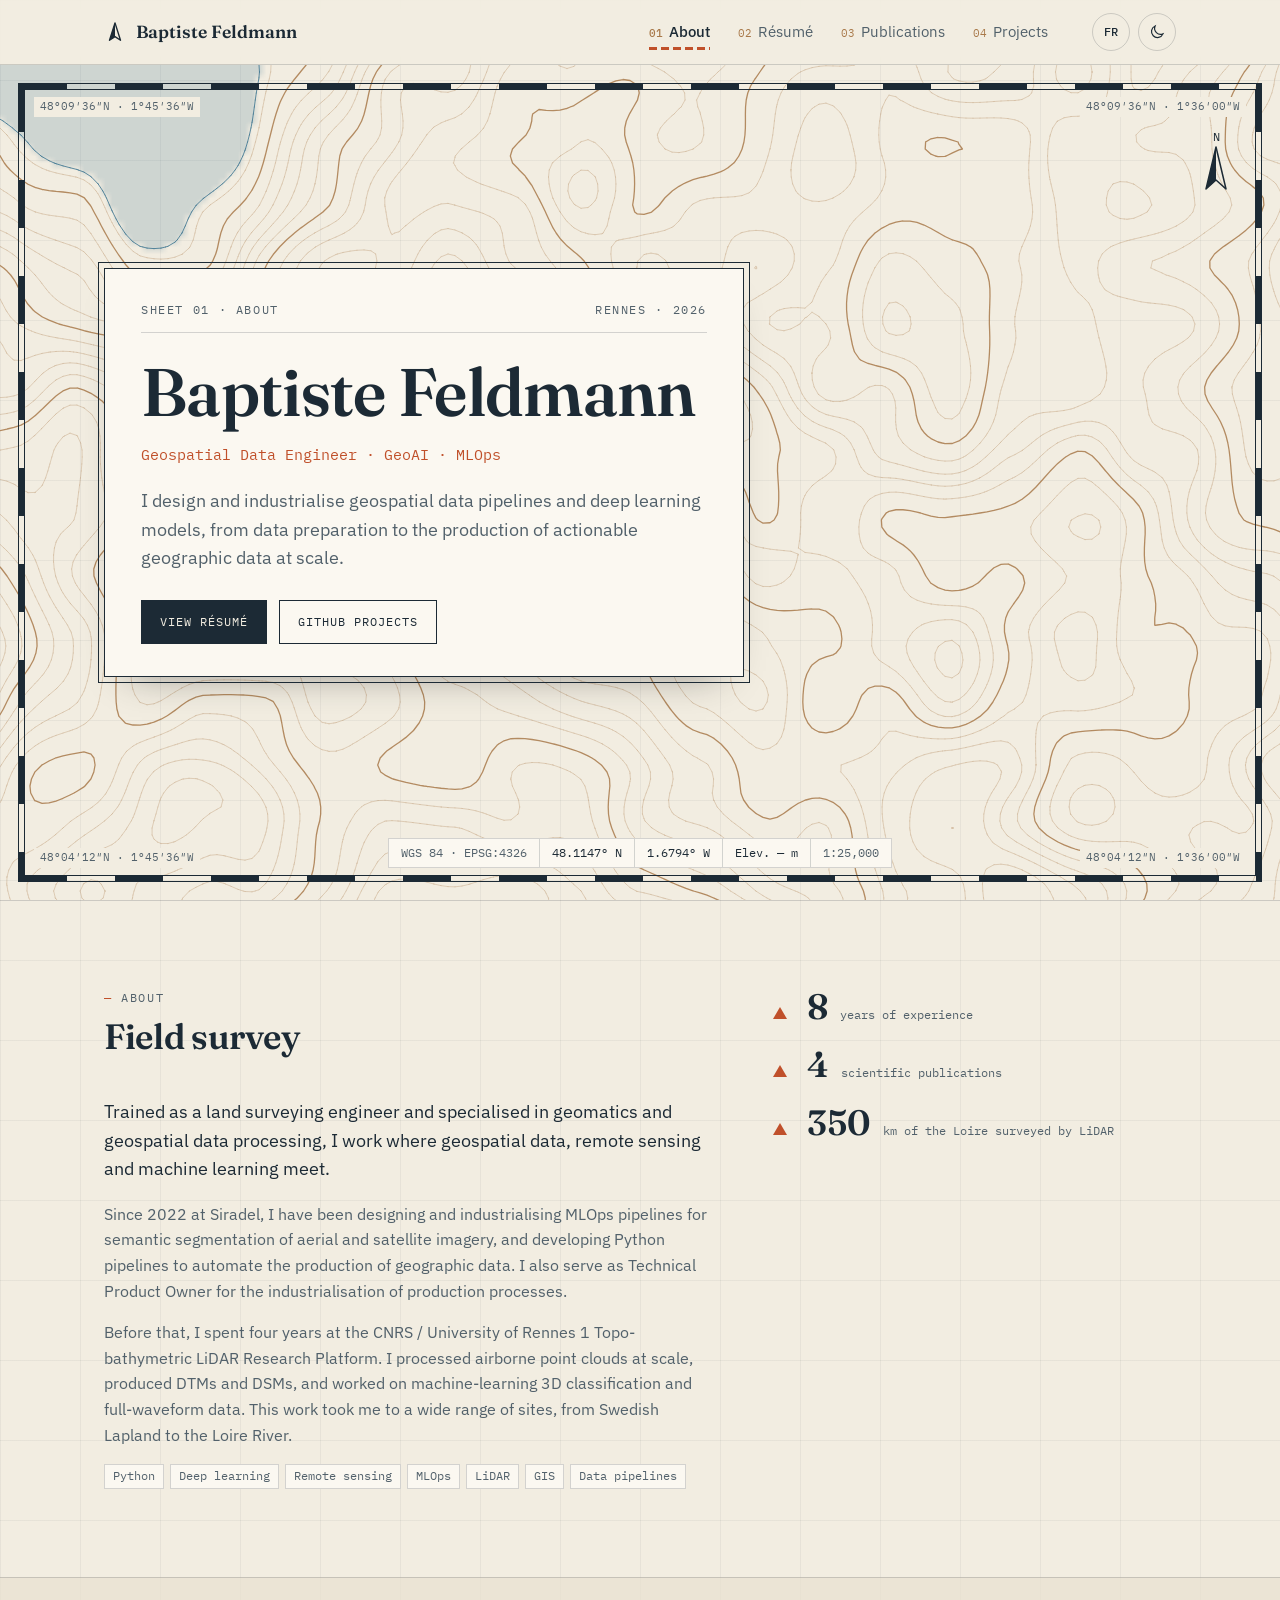
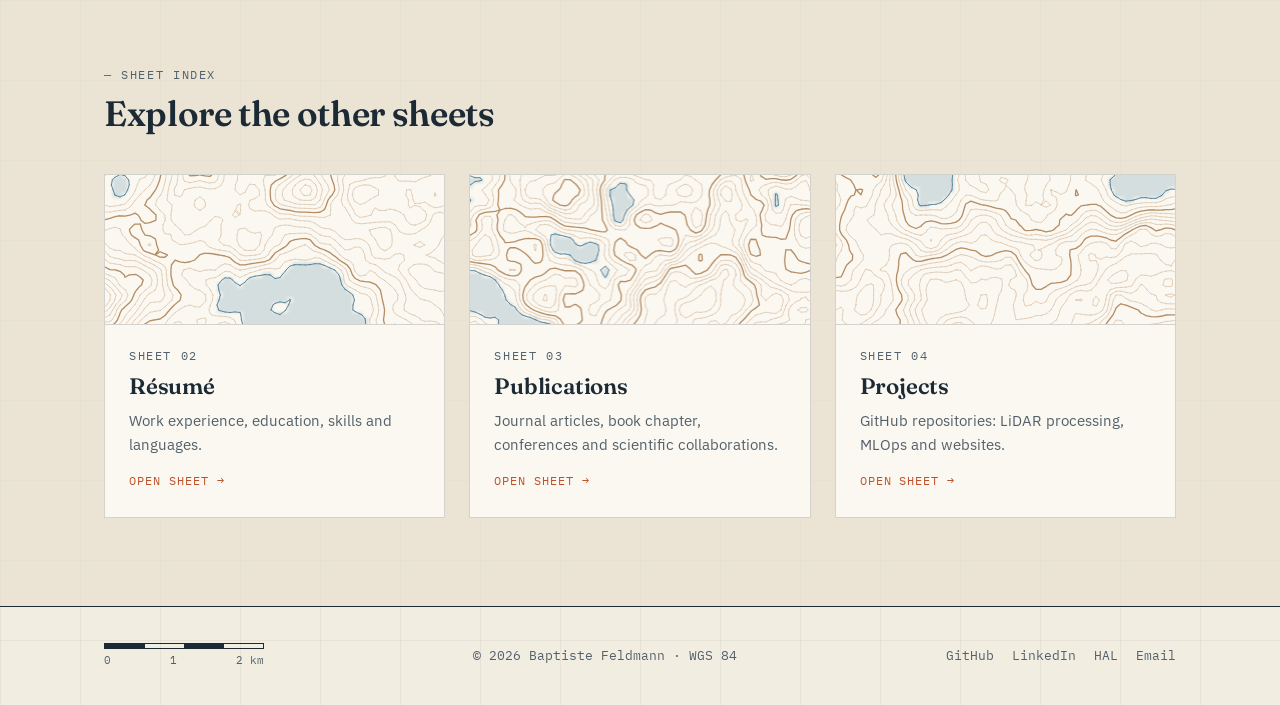
==== en/index.html @ 1d106fc7 "Publie le portfolio bilingue au style cartographique Quatre pages en français et leur version anglai" ====
<!doctype html>
<html lang="en">
<head>
  <meta charset="utf-8">
  <meta name="viewport" content="width=device-width, initial-scale=1">
  <title>Baptiste Feldmann — Geospatial Data Engineer</title>
  <meta name="description" content="Baptiste Feldmann, Geospatial Data Engineer based in Rennes, France: Python data pipelines, remote sensing, deep learning, MLOps and LiDAR.">
  <link rel="alternate" hreflang="fr" href="https://baptistefeldmann.github.io/">
  <link rel="alternate" hreflang="en" href="https://baptistefeldmann.github.io/en/">
  <meta property="og:type" content="website">
  <meta property="og:title" content="Baptiste Feldmann — Geospatial Data Engineer">
  <meta property="og:description" content="Geospatial data pipelines, remote sensing, deep learning and MLOps.">
  <meta property="og:url" content="https://baptistefeldmann.github.io/en/">
  <link rel="icon" href="../assets/favicon.svg" type="image/svg+xml">
  <link rel="preconnect" href="https://fonts.googleapis.com">
  <link rel="preconnect" href="https://fonts.gstatic.com" crossorigin>
  <link rel="stylesheet" href="https://fonts.googleapis.com/css2?family=Fraunces:opsz,wght@9..144,400;9..144,600&family=IBM+Plex+Mono:wght@400;500&family=IBM+Plex+Sans:wght@400;500;600&display=swap">
  <link rel="stylesheet" href="../css/style.css">
  <script>(function(){var t;try{t=localStorage.getItem('theme')}catch(e){}document.documentElement.dataset.theme=t||(matchMedia('(prefers-color-scheme: dark)').matches?'dark':'light')})();</script>
  <script src="../js/main.js" defer></script>
</head>
<body>

  <header class="site-header">
    <div class="container site-header__inner">
      <a class="brand" href="index.html">
        <svg width="22" height="22" viewBox="0 0 24 24" aria-hidden="true"><path d="M12 2 18 21 12 17 6 21Z" fill="none" stroke="currentColor" stroke-width="1.5" stroke-linejoin="round"/><path d="M12 2v15l-6 4Z" fill="currentColor"/></svg>
        Baptiste Feldmann
      </a>
      <nav class="site-nav" aria-label="Main navigation">
        <a href="index.html" aria-current="page"><span>01</span>About</a>
        <a href="cv.html"><span>02</span>Résumé</a>
        <a href="publications.html"><span>03</span>Publications</a>
        <a href="projects.html"><span>04</span>Projects</a>
      </nav>
      <a class="lang-switch" href="../index.html" hreflang="fr" lang="fr" title="Version française">FR</a>
      <button class="theme-toggle" type="button" aria-label="Toggle light and dark theme">
        <svg class="icon-moon" width="18" height="18" viewBox="0 0 24 24" fill="none" stroke="currentColor" stroke-width="1.6"><path d="M20 14.5A8 8 0 0 1 9.5 4a8 8 0 1 0 10.5 10.5Z"/></svg>
        <svg class="icon-sun" width="18" height="18" viewBox="0 0 24 24" fill="none" stroke="currentColor" stroke-width="1.6"><circle cx="12" cy="12" r="4"/><path d="M12 2v2M12 20v2M2 12h2M20 12h2M4.9 4.9l1.4 1.4M17.7 17.7l1.4 1.4M4.9 19.1l1.4-1.4M17.7 6.3l1.4-1.4"/></svg>
      </button>
    </div>
  </header>

  <main>
    <section class="hero">
      <canvas class="topo" data-seed="7" data-scale="520" data-levels="24" aria-hidden="true"></canvas>
      <div class="frame" aria-hidden="true"><i></i><i></i><i></i><i></i></div>
      <span class="coord coord--tl" aria-hidden="true">48°09′36″N · 1°45′36″W</span>
      <span class="coord coord--tr" aria-hidden="true">48°09′36″N · 1°36′00″W</span>
      <span class="coord coord--bl" aria-hidden="true">48°04′12″N · 1°45′36″W</span>
      <span class="coord coord--br" aria-hidden="true">48°04′12″N · 1°36′00″W</span>

      <svg class="north" width="40" height="64" viewBox="0 0 40 64" aria-hidden="true">
        <text x="20" y="12" text-anchor="middle" font-family="IBM Plex Mono, monospace" font-size="12" fill="currentColor">N</text>
        <path d="M20 18 30 60 20 51 10 60Z" fill="none" stroke="currentColor" stroke-width="1.5" stroke-linejoin="round"/>
        <path d="M20 18v33l-10 9Z" fill="currentColor"/>
      </svg>

      <div class="container hero__content">
        <div class="cartouche">
          <p class="label"><span>Sheet 01 · About</span><span>Rennes · 2026</span></p>
          <h1>Baptiste Feldmann</h1>
          <p class="hero__role">Geospatial Data Engineer · GeoAI · MLOps</p>
          <p class="hero__lead">I design and industrialise geospatial data pipelines and deep learning models, from data preparation to the production of actionable geographic data at scale.</p>
          <div class="hero__actions">
            <a class="btn btn--primary" href="cv.html">View résumé</a>
            <a class="btn" href="projects.html">GitHub projects</a>
          </div>
        </div>
      </div>

      <div class="statusbar" aria-hidden="true">
        <span class="hide-sm">WGS 84 · EPSG:4326</span>
        <span data-readout="lat">48.1147° N</span>
        <span data-readout="lon">1.6794° W</span>
        <span data-readout="alt">Elev. — m</span>
        <span class="hide-sm">1:25,000</span>
      </div>
    </section>

    <section class="section">
      <div class="container about">
        <div>
          <div class="section__head">
            <span class="label">About</span>
            <h2>Field survey</h2>
          </div>
          <p class="lead">Trained as a land surveying engineer and specialised in geomatics and geospatial data processing, I work where geospatial data, remote sensing and machine learning meet.</p>
          <p class="muted">Since 2022 at Siradel, I have been designing and industrialising MLOps pipelines for semantic segmentation of aerial and satellite imagery, and developing Python pipelines to automate the production of geographic data. I also serve as Technical Product Owner for the industrialisation of production processes.</p>
          <p class="muted">Before that, I spent four years at the CNRS / University of Rennes 1 Topo-bathymetric LiDAR Research Platform. I processed airborne point clouds at scale, produced DTMs and DSMs, and worked on machine-learning 3D classification and full-waveform data. This work took me to a wide range of sites, from Swedish Lapland to the Loire River.</p>
          <ul class="tags" aria-label="Keywords">
            <li class="tag">Python</li>
            <li class="tag">Deep learning</li>
            <li class="tag">Remote sensing</li>
            <li class="tag">MLOps</li>
            <li class="tag">LiDAR</li>
            <li class="tag">GIS</li>
            <li class="tag">Data pipelines</li>
          </ul>
        </div>
        <div class="about__side">
          <ul class="spots" aria-label="Key figures">
            <li class="spot"><strong>8</strong><span>years of experience</span></li>
            <li class="spot"><strong>4</strong><span>scientific publications</span></li>
            <li class="spot"><strong>350</strong><span>km of the Loire surveyed by LiDAR</span></li>
          </ul>
        </div>
      </div>
    </section>

    <section class="section section--tint">
      <div class="container">
        <div class="section__head">
          <span class="label">Sheet index</span>
          <h2>Explore the other sheets</h2>
        </div>
        <div class="sheets">
          <a class="sheet" href="cv.html">
            <canvas class="topo" data-seed="21" data-scale="110" data-cell="5" data-levels="14" aria-hidden="true"></canvas>
            <div class="sheet__body">
              <span class="label">Sheet 02</span>
              <h3>Résumé</h3>
              <p>Work experience, education, skills and languages.</p>
              <span class="sheet__go">Open sheet →</span>
            </div>
          </a>
          <a class="sheet" href="publications.html">
            <canvas class="topo" data-seed="58" data-scale="110" data-cell="5" data-levels="14" aria-hidden="true"></canvas>
            <div class="sheet__body">
              <span class="label">Sheet 03</span>
              <h3>Publications</h3>
              <p>Journal articles, book chapter, conferences and scientific collaborations.</p>
              <span class="sheet__go">Open sheet →</span>
            </div>
          </a>
          <a class="sheet" href="projects.html">
            <canvas class="topo" data-seed="93" data-scale="110" data-cell="5" data-levels="14" aria-hidden="true"></canvas>
            <div class="sheet__body">
              <span class="label">Sheet 04</span>
              <h3>Projects</h3>
              <p>GitHub repositories: LiDAR processing, MLOps and websites.</p>
              <span class="sheet__go">Open sheet →</span>
            </div>
          </a>
        </div>
      </div>
    </section>
  </main>

  <footer class="site-footer">
    <div class="container site-footer__inner">
      <div class="scalebar" aria-hidden="true">
        <div class="scalebar__bar"><span></span><span></span><span></span><span></span></div>
        <div class="scalebar__labels"><span>0</span><span>1</span><span>2 km</span></div>
      </div>
      <p>© <span data-year>2026</span> Baptiste Feldmann · WGS 84</p>
      <ul class="footer-links">
        <li><a href="https://github.com/baptistefeldmann">GitHub</a></li>
        <li><a href="https://www.linkedin.com/in/baptiste-feldmann-a589b4167">LinkedIn</a></li>
        <li><a href="https://hal.science/search/index/?q=authFullName_t%3A%22Baptiste+Feldmann%22">HAL</a></li>
        <li><a href="mailto:feldmann.baptiste@gmail.com">Email</a></li>
      </ul>
    </div>
  </footer>

</body>
</html>
---- css/style.css ----
/* ==========================================================================
   Portfolio — style cartographique
   ========================================================================== */

/* ---------- Jetons de couleur ---------- */
:root {
  --paper: #f2ede1;
  --paper-2: #e9e2d0;
  --paper-3: #fbf8f1;
  --ink: #1c2a35;
  --ink-soft: #52616b;
  --line: rgba(28, 42, 53, 0.18);
  --grid: rgba(28, 42, 53, 0.055);
  --contour: #a9794a;
  --water: #2d6a88;
  --accent: #c0502a;
  --forest: #5b7a4a;

  --font-title: "Fraunces", Georgia, serif;
  --font-body: "IBM Plex Sans", system-ui, sans-serif;
  --font-mono: "IBM Plex Mono", ui-monospace, monospace;

  --maxw: 1120px;
  --header-h: 64px;
  color-scheme: light;
}

[data-theme="dark"] {
  --paper: #0e1920;
  --paper-2: #13222c;
  --paper-3: #172935;
  --ink: #e3e7df;
  --ink-soft: #9fb0b8;
  --line: rgba(227, 231, 223, 0.16);
  --grid: rgba(227, 231, 223, 0.045);
  --contour: #c99a63;
  --water: #5fb0d4;
  --accent: #ee7a4c;
  --forest: #8fb07a;
  color-scheme: dark;
}

/* ---------- Base ---------- */
*, *::before, *::after { box-sizing: border-box; }
[hidden] { display: none !important; }

html { scroll-behavior: smooth; }

body {
  margin: 0;
  font-family: var(--font-body);
  font-size: 1rem;
  line-height: 1.6;
  color: var(--ink);
  background-color: var(--paper);
  /* graticule */
  background-image:
    linear-gradient(var(--grid) 1px, transparent 1px),
    linear-gradient(90deg, var(--grid) 1px, transparent 1px);
  background-size: 80px 80px;
  -webkit-font-smoothing: antialiased;
}

h1, h2, h3 {
  font-family: var(--font-title);
  font-weight: 600;
  line-height: 1.15;
  margin: 0 0 0.5em;
  letter-spacing: -0.01em;
}

p { margin: 0 0 1em; }
a { color: inherit; }
a:hover { color: var(--accent); }
:focus-visible { outline: 2px solid var(--accent); outline-offset: 3px; }

.mono { font-family: var(--font-mono); }

.container {
  width: 100%;
  max-width: var(--maxw);
  margin: 0 auto;
  padding: 0 24px;
}

.label {
  font-family: var(--font-mono);
  font-size: 0.72rem;
  letter-spacing: 0.14em;
  text-transform: uppercase;
  color: var(--ink-soft);
}

/* ---------- En-tête ---------- */
.site-header {
  position: sticky;
  top: 0;
  z-index: 50;
  background: color-mix(in srgb, var(--paper) 88%, transparent);
  backdrop-filter: blur(8px);
  border-bottom: 1px solid var(--line);
}

.site-header__inner {
  display: flex;
  align-items: center;
  gap: 24px;
  min-height: var(--header-h);
}

.brand {
  display: flex;
  align-items: center;
  gap: 10px;
  text-decoration: none;
  font-family: var(--font-title);
  font-weight: 600;
  font-size: 1.1rem;
}
.brand svg { flex: none; }

.site-nav {
  display: flex;
  gap: 4px;
  margin-left: auto;
}
.lang-switch + .theme-toggle { margin-left: -16px; }

.site-nav a {
  position: relative;
  display: flex;
  align-items: baseline;
  gap: 6px;
  padding: 8px 12px;
  text-decoration: none;
  font-size: 0.92rem;
  color: var(--ink-soft);
  white-space: nowrap;
}
.site-nav a span {
  font-family: var(--font-mono);
  font-size: 0.7rem;
  color: var(--contour);
}
.site-nav a:hover { color: var(--ink); }
.site-nav a[aria-current="page"] { color: var(--ink); font-weight: 500; }
.site-nav a[aria-current="page"]::after {
  content: "";
  position: absolute;
  left: 12px;
  right: 12px;
  bottom: 2px;
  height: 3px;
  background: repeating-linear-gradient(90deg, var(--accent) 0 8px, transparent 8px 12px);
}

.lang-switch,
.theme-toggle {
  display: grid;
  place-items: center;
  width: 38px;
  height: 38px;
  border: 1px solid var(--line);
  border-radius: 50%;
  background: transparent;
  color: var(--ink);
  cursor: pointer;
}
.lang-switch { font-family: var(--font-mono); font-size: 0.72rem; font-weight: 500; letter-spacing: 0.04em; text-decoration: none; }
.lang-switch:hover, .theme-toggle:hover { border-color: var(--ink); color: var(--ink); }
.site-nav + .lang-switch { margin-left: 8px; }
.theme-toggle .icon-sun { display: none; }
[data-theme="dark"] .theme-toggle .icon-sun { display: block; }
[data-theme="dark"] .theme-toggle .icon-moon { display: none; }

/* ---------- Boutons & étiquettes ---------- */
.btn {
  display: inline-flex;
  align-items: center;
  gap: 8px;
  padding: 11px 18px;
  border: 1px solid var(--ink);
  background: transparent;
  color: var(--ink);
  font-family: var(--font-mono);
  font-size: 0.78rem;
  letter-spacing: 0.08em;
  text-transform: uppercase;
  text-decoration: none;
  transition: background 0.15s, color 0.15s, border-color 0.15s;
}
.btn:hover { border-color: var(--accent); color: var(--accent); }
.btn--primary { background: var(--ink); color: var(--paper); }
.btn--primary:hover { background: var(--accent); border-color: var(--accent); color: #fff; }

.tags { display: flex; flex-wrap: wrap; gap: 6px; padding: 0; margin: 0; list-style: none; }
.tag {
  font-family: var(--font-mono);
  font-size: 0.72rem;
  padding: 2px 8px;
  border: 1px solid var(--line);
  color: var(--ink-soft);
  background: var(--paper-3);
}

/* ---------- Cadre de carte (neatline) ---------- */
.frame {
  position: absolute;
  inset: 18px;
  border: 1px solid var(--ink);
  pointer-events: none;
  z-index: 1;
}
.frame::after {
  content: "";
  position: absolute;
  inset: 5px;
  border: 1px solid var(--ink);
}
.frame i { position: absolute; }
.frame i:nth-child(1), .frame i:nth-child(2) {
  left: 0; right: 0; height: 5px;
  background: repeating-linear-gradient(90deg, var(--ink) 0 48px, transparent 48px 96px);
}
.frame i:nth-child(1) { top: 0; }
.frame i:nth-child(2) { bottom: 0; }
.frame i:nth-child(3), .frame i:nth-child(4) {
  top: 0; bottom: 0; width: 5px;
  background: repeating-linear-gradient(180deg, var(--ink) 0 48px, transparent 48px 96px);
}
.frame i:nth-child(3) { left: 0; }
.frame i:nth-child(4) { right: 0; }

/* ---------- Cartouche (bloc titre de carte) ---------- */
.cartouche {
  position: relative;
  background: var(--paper-3);
  border: 1px solid var(--ink);
  outline: 1px solid var(--ink);
  outline-offset: 5px;
  padding: 32px 36px;
  box-shadow: 0 18px 40px -24px rgba(0, 0, 0, 0.45);
}
.cartouche .label {
  display: flex;
  justify-content: space-between;
  gap: 16px;
  padding-bottom: 12px;
  margin-bottom: 20px;
  border-bottom: 1px solid var(--line);
}

/* ---------- Canvas topographique ---------- */
canvas.topo { display: block; width: 100%; height: 100%; }

/* ---------- Hero (page d'accueil) ---------- */
.hero {
  position: relative;
  min-height: calc(100svh - var(--header-h));
  display: flex;
  align-items: center;
  overflow: hidden;
  cursor: crosshair;
  border-bottom: 1px solid var(--line);
}
.hero > canvas.topo { position: absolute; inset: 0; }

.hero__content { position: relative; z-index: 2; padding: 110px 24px 130px; }
.hero .cartouche { max-width: 640px; cursor: auto; }

.hero h1 { font-size: clamp(2.4rem, 6vw, 4.2rem); margin-bottom: 0.2em; }
.hero__role {
  font-family: var(--font-mono);
  font-size: 0.92rem;
  color: var(--accent);
  margin-bottom: 1.4em;
}
.hero__lead { font-size: 1.1rem; color: var(--ink-soft); max-width: 52ch; }
.hero__actions { display: flex; flex-wrap: wrap; gap: 12px; margin-top: 28px; }

.coord {
  position: absolute;
  z-index: 2;
  font-family: var(--font-mono);
  font-size: 0.7rem;
  color: var(--ink-soft);
  background: var(--paper);
  padding: 1px 6px;
}
.coord--tl { top: 32px; left: 34px; }
.coord--tr { top: 32px; right: 34px; }
.coord--bl { bottom: 32px; left: 34px; }
.coord--br { bottom: 32px; right: 34px; }

.north {
  position: absolute;
  z-index: 2;
  top: 64px;
  right: 44px;
  color: var(--ink);
}

.statusbar {
  position: absolute;
  z-index: 2;
  left: 50%;
  bottom: 32px;
  transform: translateX(-50%);
  display: flex;
  border: 1px solid var(--line);
  background: var(--paper-3);
  font-family: var(--font-mono);
  font-size: 0.72rem;
  color: var(--ink-soft);
  white-space: nowrap;
}
.statusbar span { padding: 5px 12px; }
.statusbar span + span { border-left: 1px solid var(--line); }
.statusbar [data-readout] { color: var(--ink); min-width: 11ch; }

/* ---------- Barre d'échelle ---------- */
.scalebar { font-family: var(--font-mono); font-size: 0.68rem; color: var(--ink-soft); width: 160px; }
.scalebar__bar { display: flex; height: 6px; border: 1px solid var(--ink); }
.scalebar__bar span { flex: 1; }
.scalebar__bar span:nth-child(odd) { background: var(--ink); }
.scalebar__labels { display: flex; justify-content: space-between; margin-top: 3px; }

/* ---------- En-tête des pages intérieures ---------- */
.page-head {
  position: relative;
  overflow: hidden;
  padding: 72px 0 64px;
  border-bottom: 1px solid var(--line);
}
.page-head > canvas.topo {
  position: absolute;
  inset: 0;
  -webkit-mask-image: linear-gradient(to right, transparent 15%, #000 70%);
  mask-image: linear-gradient(to right, transparent 15%, #000 70%);
}
.page-head .container { position: relative; }
.page-head .cartouche { max-width: 600px; }
.page-head h1 { font-size: clamp(2rem, 4.5vw, 3rem); }
.page-head p:last-child { margin-bottom: 0; color: var(--ink-soft); }

/* ---------- Sections ---------- */
.section { padding: 88px 0; }
.section + .section { border-top: 1px solid var(--line); }
.section--tint { background: color-mix(in srgb, var(--paper-2) 70%, transparent); }

.section__head { margin-bottom: 40px; }
.section__head h2 { font-size: clamp(1.6rem, 3vw, 2.2rem); }
.section__head .label { display: block; margin-bottom: 10px; }
.section__head .label::before { content: "— "; color: var(--accent); }

.lead { font-size: 1.12rem; }
.muted { color: var(--ink-soft); }

/* ---------- Accueil : à propos + points cotés ---------- */
.about {
  display: grid;
  grid-template-columns: 1.5fr 1fr;
  gap: 64px;
  align-items: start;
}

.spots { list-style: none; margin: 0; padding: 0; display: grid; gap: 22px; }
.spot { display: grid; grid-template-columns: 22px auto 1fr; align-items: baseline; gap: 12px; }
.spot::before {
  content: "";
  width: 0; height: 0;
  border-left: 7px solid transparent;
  border-right: 7px solid transparent;
  border-bottom: 12px solid var(--accent);
}
.spot strong { font-family: var(--font-title); font-size: 2.2rem; font-weight: 600; line-height: 1; }
.spot span { font-family: var(--font-mono); font-size: 0.78rem; color: var(--ink-soft); }

.about__side { display: grid; gap: 40px; }

/* ---------- Accueil : index des feuilles ---------- */
.sheets {
  display: grid;
  grid-template-columns: repeat(3, 1fr);
  gap: 24px;
}

.sheet {
  display: flex;
  flex-direction: column;
  text-decoration: none;
  background: var(--paper-3);
  border: 1px solid var(--line);
  transition: transform 0.2s, border-color 0.2s, box-shadow 0.2s;
}
.sheet:hover {
  color: inherit;
  transform: translateY(-4px);
  border-color: var(--ink);
  box-shadow: 0 16px 32px -22px rgba(0, 0, 0, 0.5);
}
.sheet canvas.topo { height: 150px; border-bottom: 1px solid var(--line); }
.sheet__body { padding: 22px 24px 26px; display: flex; flex-direction: column; flex: 1; }
.sheet__body h3 { font-size: 1.4rem; margin: 8px 0 8px; }
.sheet__body p { color: var(--ink-soft); font-size: 0.95rem; }
.sheet__go { margin-top: auto; font-family: var(--font-mono); font-size: 0.75rem; letter-spacing: 0.08em; text-transform: uppercase; color: var(--accent); }

/* ---------- CV : itinéraire ---------- */
.cv-layout {
  display: grid;
  grid-template-columns: minmax(0, 1.7fr) minmax(0, 1fr);
  gap: 64px;
  align-items: start;
}

.cv-block + .cv-block { margin-top: 56px; }
.cv-block > h2 { font-size: 1.6rem; display: flex; align-items: baseline; gap: 12px; }
.cv-block > h2 .label { font-size: 0.68rem; }

.route { list-style: none; margin: 28px 0 0; padding: 0 0 0 38px; position: relative; }
.route::before {
  content: "";
  position: absolute;
  left: 8px;
  top: 10px;
  bottom: 24px;
  border-left: 2px dashed var(--accent);
}

.waypoint { position: relative; padding-bottom: 36px; }
.waypoint:last-child { padding-bottom: 0; }
.waypoint::before {
  content: "";
  position: absolute;
  left: -38px;
  top: 4px;
  width: 18px;
  height: 18px;
  border-radius: 50%;
  border: 2px solid var(--accent);
  background: var(--accent);
  box-shadow: inset 0 0 0 3px var(--paper);
}
.route--edu::before { border-left-color: var(--water); }
.route--edu .waypoint::before { border-color: var(--water); background: var(--water); }

.waypoint__date { font-family: var(--font-mono); font-size: 0.78rem; color: var(--ink-soft); }
.waypoint h3 { font-size: 1.25rem; margin: 4px 0 2px; }
.waypoint__org { font-weight: 500; margin-bottom: 10px; }
.waypoint__org span { color: var(--ink-soft); font-weight: 400; }
.waypoint p { color: var(--ink-soft); }
.waypoint ul:not(.tags) { margin: 0 0 12px; padding-left: 18px; color: var(--ink-soft); }

/* ---------- CV : légende des compétences ---------- */
.aside-stack { display: grid; gap: 28px; position: sticky; top: calc(var(--header-h) + 24px); }

.legend {
  background: var(--paper-3);
  border: 1px solid var(--ink);
  padding: 24px;
}
.legend > .label { display: block; padding-bottom: 12px; margin-bottom: 16px; border-bottom: 1px solid var(--line); }
.legend h3 { font-family: var(--font-body); font-size: 0.88rem; font-weight: 600; margin: 18px 0 10px; display: flex; align-items: center; gap: 10px; }
.legend ul { list-style: none; margin: 0; padding: 0; display: grid; gap: 8px; }
.legend li { display: flex; align-items: center; justify-content: space-between; gap: 12px; font-size: 0.9rem; }

/* symboles de légende */
.sym { flex: none; display: inline-block; width: 14px; height: 14px; --c: var(--accent); }
.sym--point { border-radius: 50%; background: var(--c); box-shadow: inset 0 0 0 3px var(--paper-3); border: 1.5px solid var(--c); }
.sym--area { background: repeating-linear-gradient(45deg, var(--c) 0 1.5px, transparent 1.5px 4px); border: 1.5px solid var(--c); }
.sym--line { height: 3px; width: 18px; background: repeating-linear-gradient(90deg, var(--c) 0 5px, transparent 5px 8px); }
.sym--tri { width: 0; height: 0; border-left: 7px solid transparent; border-right: 7px solid transparent; border-bottom: 12px solid var(--c); }

/* niveau façon barre d'échelle */
.level {
  position: relative;
  flex: none;
  width: 80px;
  height: 7px;
  margin-left: auto;
  border: 1px solid var(--ink-soft);
  background: linear-gradient(90deg, var(--ink) var(--v, 0%), transparent var(--v, 0%));
}
.level::after {
  content: "";
  position: absolute;
  inset: 0;
  background: repeating-linear-gradient(90deg, transparent 0 calc(20% - 1px), var(--paper-3) calc(20% - 1px) 20%);
}

.legend__group + .legend__group { margin-top: 16px; }
.legend__group h3 { margin: 0 0 4px; }
.legend__group p { margin: 0 0 0 24px; font-size: 0.84rem; color: var(--ink-soft); }

.legend p.note { font-size: 0.9rem; color: var(--ink-soft); margin: 0 0 12px; }
.legend p.note:last-child { margin-bottom: 0; }
.legend p.note strong { color: var(--ink); font-weight: 600; }

.cv-download { display: grid; gap: 12px; justify-items: center; }
.cv-download .btn { width: 100%; justify-content: center; }
.cv-download__alt { font-family: var(--font-mono); font-size: 0.75rem; color: var(--ink-soft); }

/* ---------- Publications ---------- */
.pub-layout {
  display: grid;
  grid-template-columns: 240px minmax(0, 1fr);
  gap: 56px;
  align-items: start;
}

.layers {
  position: sticky;
  top: calc(var(--header-h) + 24px);
  background: var(--paper-3);
  border: 1px solid var(--ink);
  padding: 20px;
}
.layers > .label { display: block; padding-bottom: 10px; margin-bottom: 12px; border-bottom: 1px solid var(--line); }
.layer {
  display: flex;
  align-items: center;
  gap: 10px;
  padding: 7px 0;
  font-size: 0.9rem;
  cursor: pointer;
}
.layer input { accent-color: var(--ink); margin: 0; }
.layer__count { margin-left: auto; font-family: var(--font-mono); font-size: 0.75rem; color: var(--ink-soft); }

.pubs { display: grid; gap: 0; }
.pub {
  display: grid;
  grid-template-columns: 64px minmax(0, 1fr);
  gap: 20px;
  padding: 26px 0;
  border-bottom: 1px solid var(--line);
}
.pub:first-child { padding-top: 0; }
.pub__year { font-family: var(--font-mono); font-size: 0.9rem; color: var(--ink-soft); padding-top: 2px; }
.pub__type { display: inline-flex; align-items: center; gap: 8px; font-family: var(--font-mono); font-size: 0.7rem; letter-spacing: 0.1em; text-transform: uppercase; color: var(--ink-soft); }
.pub h3 { font-size: 1.2rem; margin: 8px 0 6px; }
.pub__authors { margin-bottom: 2px; font-size: 0.95rem; }
.pub__venue { color: var(--ink-soft); font-size: 0.92rem; margin-bottom: 10px; }
.pub__links { display: flex; gap: 16px; font-family: var(--font-mono); font-size: 0.75rem; }
.pub__links a { color: var(--accent); text-decoration: none; }
.pub__links a:hover { text-decoration: underline; }

.pub[data-type="article"] .sym { --c: var(--water); }
.pub[data-type="chapter"] .sym { --c: var(--forest); }
.pub[data-type="conference"] .sym { --c: var(--accent); }
.pub[data-type="thesis"] .sym { --c: var(--contour); }
.pub__note { font-size: 0.88rem; color: var(--ink-soft); margin: -4px 0 10px; }

.collabs {
  display: grid;
  grid-template-columns: repeat(auto-fill, minmax(250px, 1fr));
  gap: 20px;
}
.collab {
  background: var(--paper-3);
  border: 1px solid var(--line);
  padding: 22px;
  position: relative;
}
.collab::before {
  content: "";
  position: absolute;
  top: 22px;
  right: 22px;
  width: 12px;
  height: 12px;
  border-radius: 50% 50% 50% 0;
  transform: rotate(-45deg);
  background: var(--accent);
}
.collab h3 { font-family: var(--font-body); font-size: 1rem; margin: 10px 0 4px; padding-right: 24px; }
.collab p { font-size: 0.9rem; color: var(--ink-soft); margin: 0; }
.collab__link { display: inline-block; margin-top: 12px; font-family: var(--font-mono); font-size: 0.75rem; color: var(--accent); text-decoration: none; }
.collab__link:hover { text-decoration: underline; }
.waypoint__org a { text-decoration-color: var(--line); text-underline-offset: 3px; }

/* ---------- Projets ---------- */
.tiles {
  display: grid;
  grid-template-columns: repeat(2, minmax(0, 1fr));
  gap: 24px;
}
.tile {
  display: flex;
  flex-direction: column;
  background: var(--paper-3);
  border: 1px solid var(--line);
  transition: transform 0.2s, border-color 0.2s, box-shadow 0.2s;
}
.tile:hover { transform: translateY(-4px); border-color: var(--ink); box-shadow: 0 16px 32px -22px rgba(0, 0, 0, 0.5); }
.tile__map { position: relative; height: 170px; border-bottom: 1px solid var(--line); }
.tile__ref {
  position: absolute;
  top: 10px;
  left: 10px;
  font-family: var(--font-mono);
  font-size: 0.68rem;
  background: var(--paper-3);
  border: 1px solid var(--line);
  padding: 1px 6px;
  color: var(--ink-soft);
}
.tile__body { padding: 20px 22px 22px; display: flex; flex-direction: column; flex: 1; }
.tile h3 { font-family: var(--font-mono); font-size: 1.02rem; font-weight: 500; margin: 0 0 8px; }
.tile h3 a { text-decoration: none; }
.tile h3 a::after { content: " ↗"; color: var(--accent); }
.tile p { color: var(--ink-soft); font-size: 0.93rem; }
.tile .tags { margin-bottom: 16px; }
.tile__meta {
  margin-top: auto;
  display: flex;
  gap: 18px;
  padding-top: 14px;
  border-top: 1px dashed var(--line);
  font-family: var(--font-mono);
  font-size: 0.75rem;
  color: var(--ink-soft);
}
.tile__meta a { margin-left: auto; color: var(--accent); text-decoration: none; }
.tile__meta a:hover { text-decoration: underline; }
.tiles-more { margin-top: 40px; text-align: center; }
.tiles + .section__head { margin-top: 88px; }
.section__head p { margin: 0; max-width: 60ch; }
.status {
  font-family: var(--font-mono);
  font-size: 0.68rem;
  letter-spacing: 0.08em;
  text-transform: uppercase;
  padding: 1px 6px;
  border: 1px dashed var(--ink-soft);
  color: var(--ink-soft);
}
.lang { display: inline-flex; align-items: center; gap: 6px; }
.lang i { width: 10px; height: 10px; border-radius: 50%; background: var(--c); }

/* ---------- Pied de page ---------- */
.site-footer { border-top: 1px solid var(--ink); padding: 36px 0; margin-top: 0; }
.site-footer__inner {
  display: flex;
  flex-wrap: wrap;
  align-items: center;
  justify-content: space-between;
  gap: 24px;
  font-size: 0.8rem;
  color: var(--ink-soft);
}
.site-footer p { margin: 0; font-family: var(--font-mono); }
.footer-links { display: flex; flex-wrap: wrap; gap: 18px; list-style: none; margin: 0; padding: 0; font-family: var(--font-mono); }
.footer-links a { text-decoration: none; }

/* ---------- Responsive ---------- */
@media (max-width: 900px) {
  .about, .cv-layout, .pub-layout { grid-template-columns: 1fr; gap: 48px; }
  .sheets { grid-template-columns: 1fr; }
  .aside-stack, .layers { position: static; }
  .coord--tr, .coord--bl { display: none; }
  .statusbar .hide-sm { display: none; }
}

@media (max-width: 640px) {
  .container { padding: 0 16px; }
  .site-header__inner { flex-wrap: wrap; gap: 8px 16px; padding-top: 10px; }
  .lang-switch { margin-left: auto !important; }
  .lang-switch + .theme-toggle { margin-left: 0; }
  .site-nav { order: 3; width: 100%; margin: 0 -16px; padding: 0 8px 4px; overflow-x: auto; }
  .frame { inset: 10px; }
  .coord { display: none; }
  .north { top: 26px; right: 26px; transform: scale(0.8); }
  .hero__content { padding: 72px 16px 96px; }
  .cartouche { padding: 24px 22px; outline-offset: 4px; }
  .statusbar { bottom: 20px; font-size: 0.66rem; }
  .statusbar span { padding: 4px 8px; }
  .section { padding: 64px 0; }
  .pub { grid-template-columns: 1fr; gap: 4px; }
  .tiles { grid-template-columns: 1fr; }
}

@media (prefers-reduced-motion: reduce) {
  html { scroll-behavior: auto; }
  .sheet, .tile { transition: none; }
  .sheet:hover, .tile:hover { transform: none; }
}
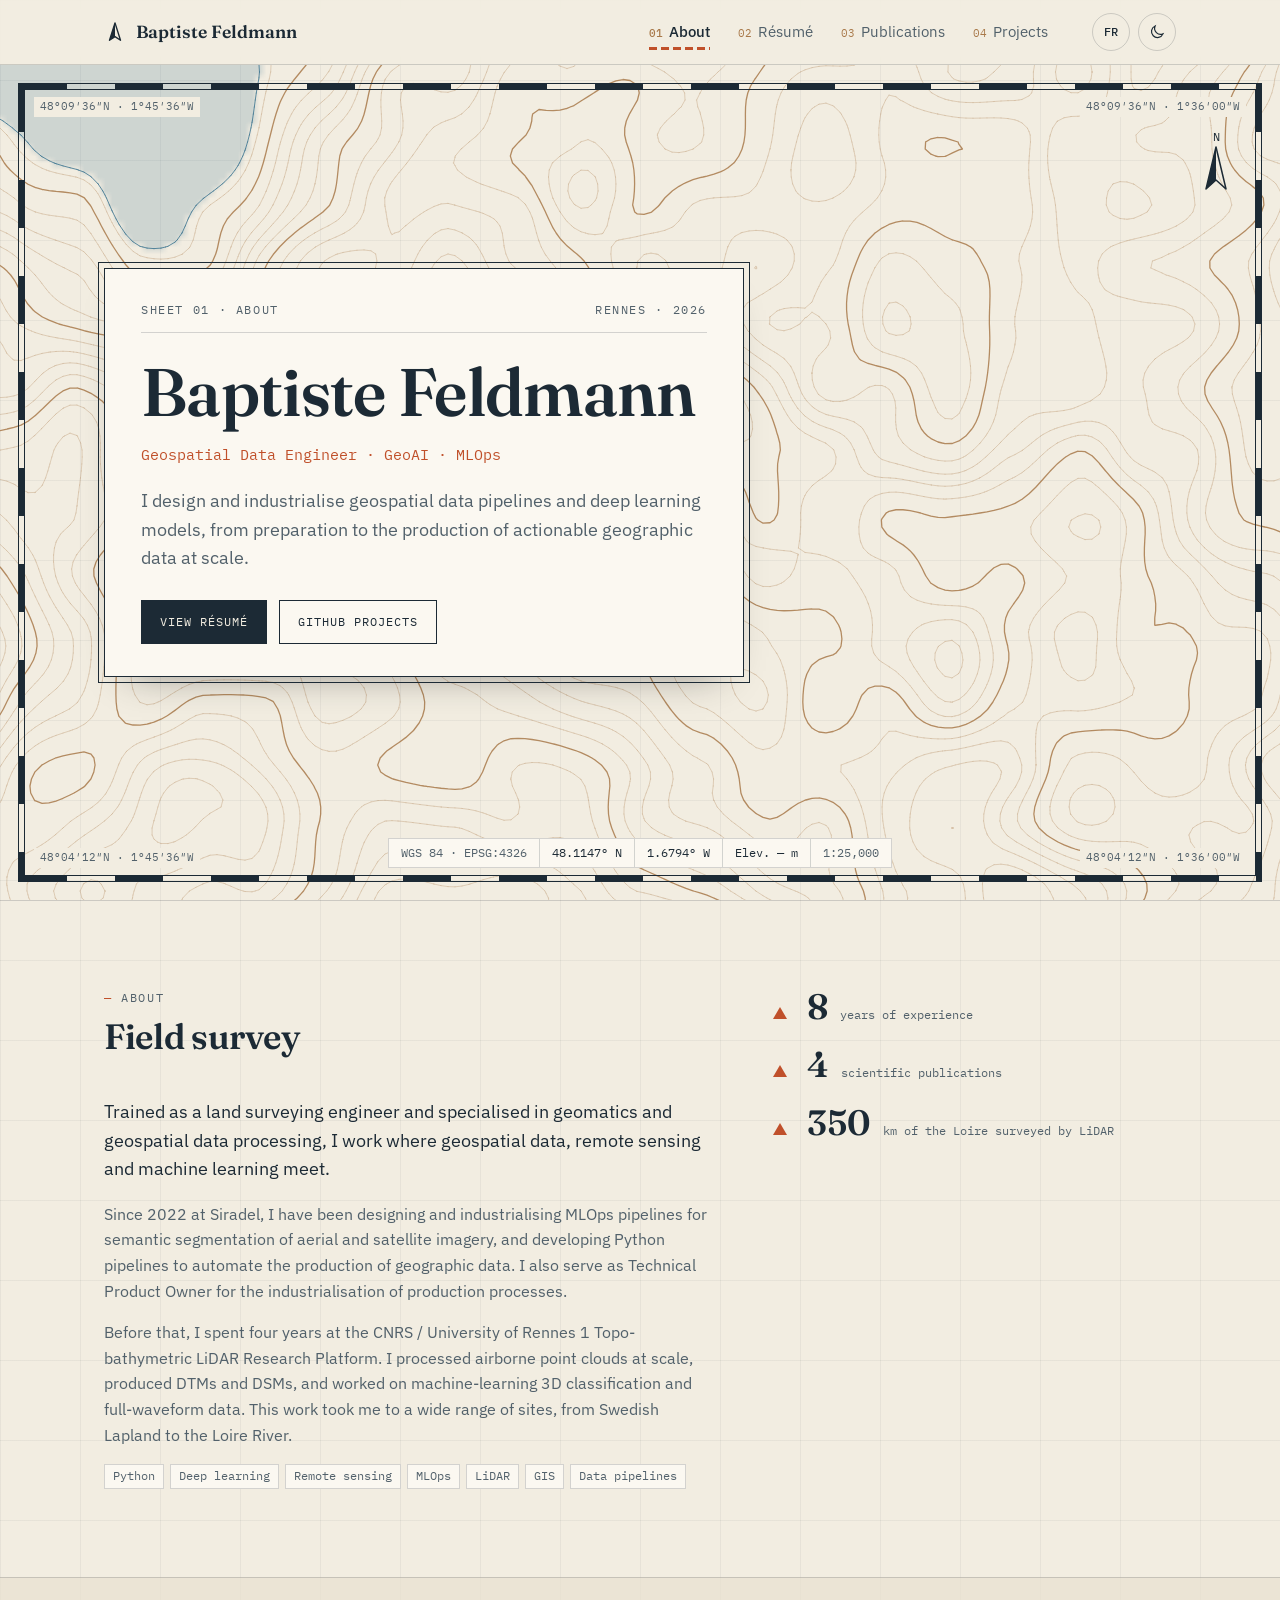
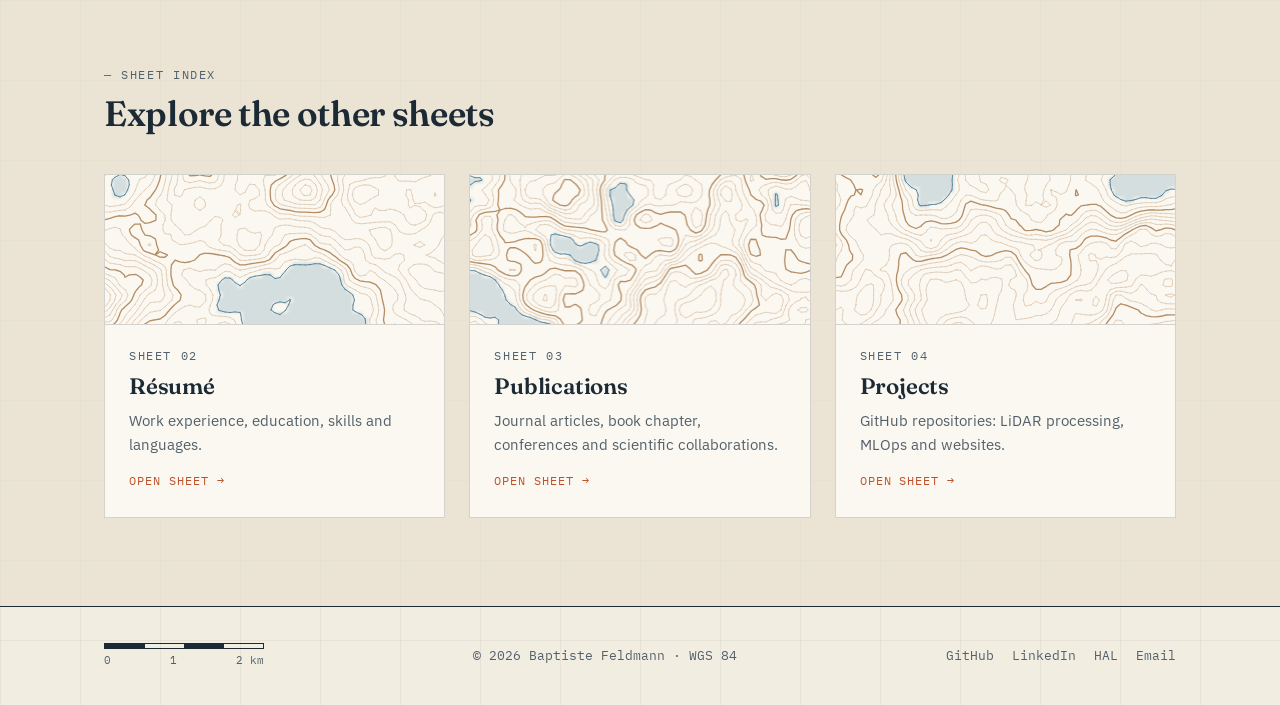
==== commit 97cc53d2: "Allège la phrase d'accroche de la page d'accueil Supprime la répétition de « données » (FR) et align" ====
--- a/en/index.html
+++ b/en/index.html
@@ -5,12 +5,19 @@
   <meta name="viewport" content="width=device-width, initial-scale=1">
   <title>Baptiste Feldmann — Geospatial Data Engineer</title>
   <meta name="description" content="Baptiste Feldmann, Geospatial Data Engineer based in Rennes, France: Python data pipelines, remote sensing, deep learning, MLOps and LiDAR.">
+  <meta property="og:type" content="website">
+  <meta property="og:site_name" content="Baptiste Feldmann">
+  <meta property="og:locale" content="en_GB">
+  <meta property="og:title" content="Baptiste Feldmann — Geospatial Data Engineer">
+  <meta property="og:description" content="Baptiste Feldmann, Geospatial Data Engineer based in Rennes, France: Python data pipelines, remote sensing, deep learning, MLOps and LiDAR.">
+  <meta property="og:url" content="https://baptistefeldmann.github.io/en/">
+  <meta property="og:image" content="https://baptistefeldmann.github.io/assets/apercu_en.png">
+  <meta property="og:image:width" content="2400">
+  <meta property="og:image:height" content="1254">
+  <meta property="og:image:alt" content="Baptiste Feldmann — Geospatial Data Engineer · GeoAI · MLOps — portfolio on a topographic map background">
+  <meta name="twitter:card" content="summary_large_image">
   <link rel="alternate" hreflang="fr" href="https://baptistefeldmann.github.io/">
   <link rel="alternate" hreflang="en" href="https://baptistefeldmann.github.io/en/">
-  <meta property="og:type" content="website">
-  <meta property="og:title" content="Baptiste Feldmann — Geospatial Data Engineer">
-  <meta property="og:description" content="Geospatial data pipelines, remote sensing, deep learning and MLOps.">
-  <meta property="og:url" content="https://baptistefeldmann.github.io/en/">
   <link rel="icon" href="../assets/favicon.svg" type="image/svg+xml">
   <link rel="preconnect" href="https://fonts.googleapis.com">
   <link rel="preconnect" href="https://fonts.gstatic.com" crossorigin>
@@ -61,7 +68,7 @@
           <p class="label"><span>Sheet 01 · About</span><span>Rennes · 2026</span></p>
           <h1>Baptiste Feldmann</h1>
           <p class="hero__role">Geospatial Data Engineer · GeoAI · MLOps</p>
-          <p class="hero__lead">I design and industrialise geospatial data pipelines and deep learning models, from data preparation to the production of actionable geographic data at scale.</p>
+          <p class="hero__lead">I design and industrialise geospatial data pipelines and deep learning models, from preparation to the production of actionable geographic data at scale.</p>
           <div class="hero__actions">
             <a class="btn btn--primary" href="cv.html">View résumé</a>
             <a class="btn" href="projects.html">GitHub projects</a>
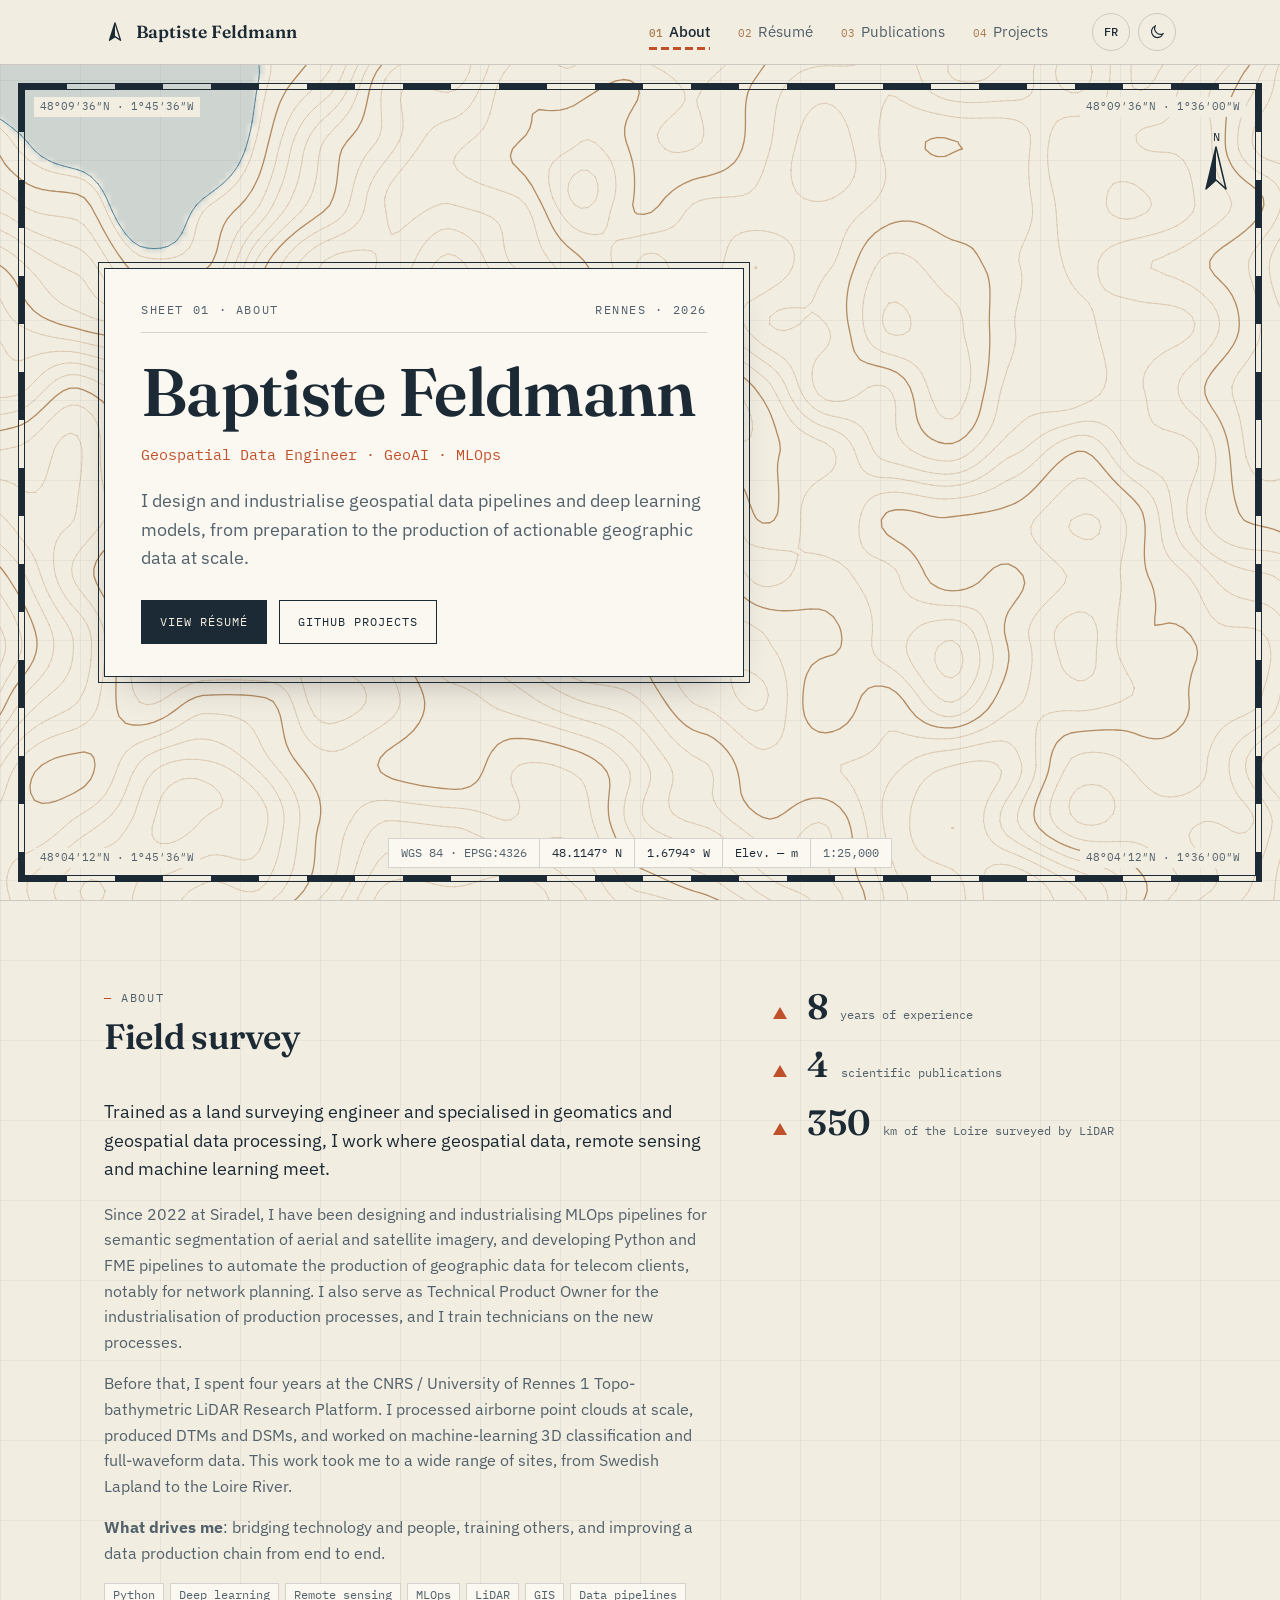
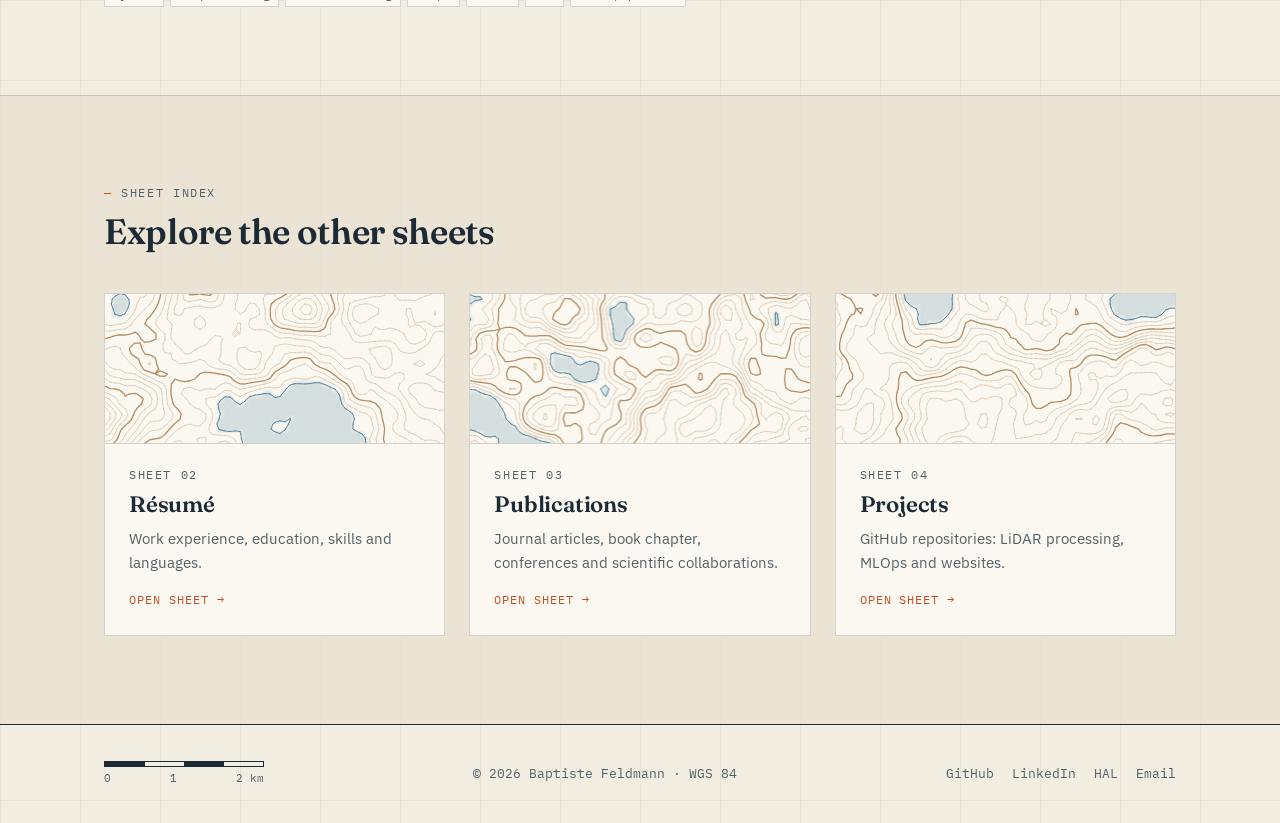
==== commit ec879054: "Précise le contexte télécom et ajoute ce qui motive Baptiste - Siradel : données géographiques desti" ====
--- a/en/index.html
+++ b/en/index.html
@@ -93,8 +93,9 @@
             <h2>Field survey</h2>
           </div>
           <p class="lead">Trained as a land surveying engineer and specialised in geomatics and geospatial data processing, I work where geospatial data, remote sensing and machine learning meet.</p>
-          <p class="muted">Since 2022 at Siradel, I have been designing and industrialising MLOps pipelines for semantic segmentation of aerial and satellite imagery, and developing Python pipelines to automate the production of geographic data. I also serve as Technical Product Owner for the industrialisation of production processes.</p>
+          <p class="muted">Since 2022 at Siradel, I have been designing and industrialising MLOps pipelines for semantic segmentation of aerial and satellite imagery, and developing Python and FME pipelines to automate the production of geographic data for telecom clients, notably for network planning. I also serve as Technical Product Owner for the industrialisation of production processes, and I train technicians on the new processes.</p>
           <p class="muted">Before that, I spent four years at the CNRS / University of Rennes 1 Topo-bathymetric LiDAR Research Platform. I processed airborne point clouds at scale, produced DTMs and DSMs, and worked on machine-learning 3D classification and full-waveform data. This work took me to a wide range of sites, from Swedish Lapland to the Loire River.</p>
+          <p class="muted"><strong>What drives me</strong>: bridging technology and people, training others, and improving a data production chain from end to end.</p>
           <ul class="tags" aria-label="Keywords">
             <li class="tag">Python</li>
             <li class="tag">Deep learning</li>
